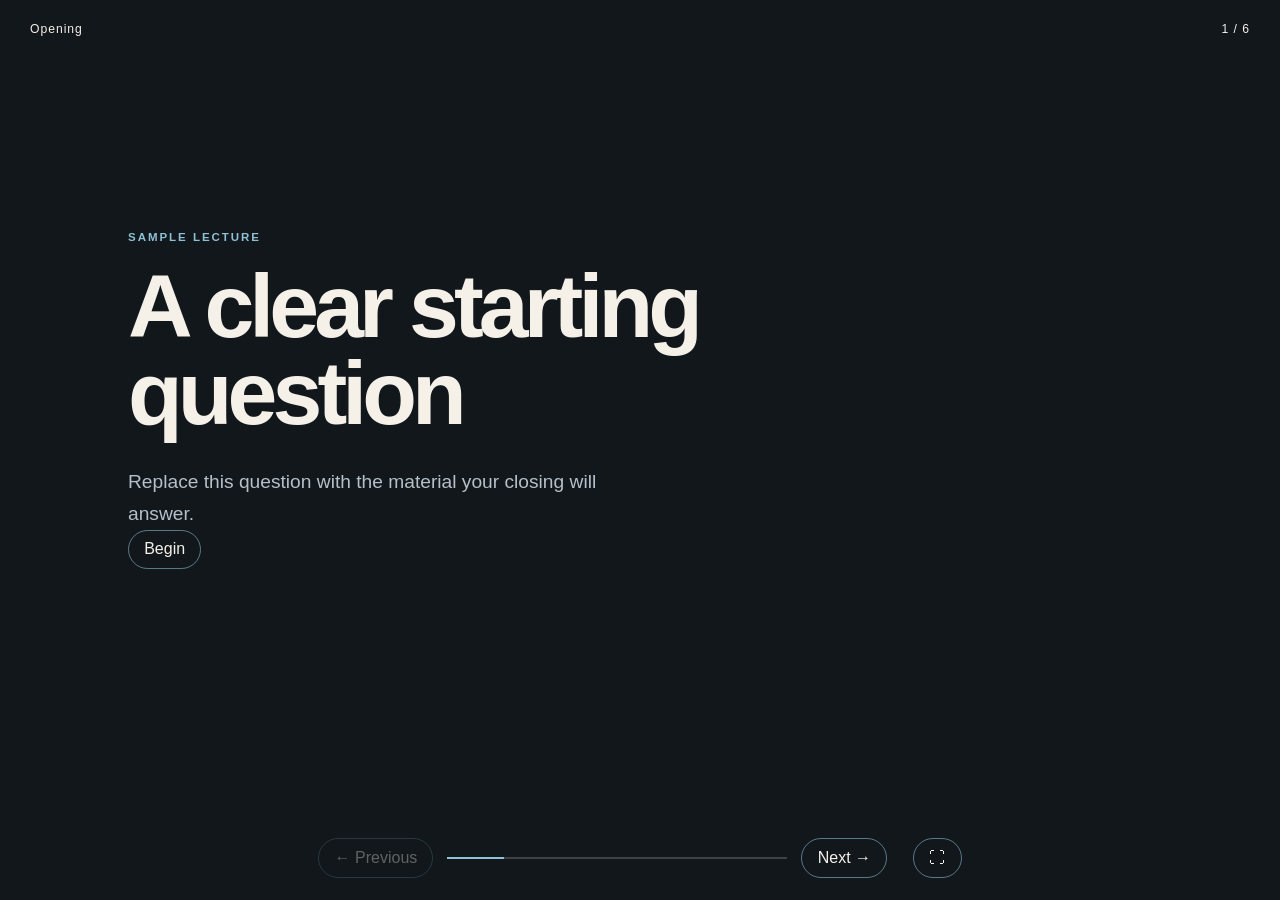
==== templates/web-deck/starter/index.html @ bf98b6eb "feat: add reusable lecture templates" ====
<!doctype html><html lang="en"><head><meta charset="utf-8"><meta name="viewport" content="width=device-width,initial-scale=1"><title>Sample Lecture</title><link rel="stylesheet" href="engine/presentation.css"><link rel="stylesheet" href="skin.css"></head><body><div id="deck-app"></div><script src="deck-data.js"></script><script src="engine/deck-engine.js"></script></body></html>
---- templates/web-deck/starter/engine/presentation.css ----
* { box-sizing: border-box; }
html, body, #deck-app { min-height: 100%; margin: 0; }
body { background: #101114; color: #f5f1e9; font-family: Arial, sans-serif; }
button { font: inherit; cursor: pointer; }
.deck-stage { min-height: calc(100vh - 100px); display: grid; place-items: center; padding: 64px clamp(28px, 10vw, 170px); }
.slide { width: min(1040px, 100%); animation: deck-in .34s ease both; }
.slide h1 { margin: 0; max-width: 16ch; font-size: clamp(2.5rem, 7vw, 6.6rem); line-height: .98; letter-spacing: -.055em; }
.eyebrow { margin: 0 0 20px; color: var(--accent, #c7d2e1); font-size: .72rem; font-weight: 700; letter-spacing: .17em; text-transform: uppercase; }
.deck-caption { max-width: 48ch; margin: 28px 0 0; color: var(--muted, #b9bdc5); font-size: clamp(1rem, 1.5vw, 1.25rem); line-height: 1.65; }
.deck-chrome, .deck-controls { position: fixed; inset-inline: 0; z-index: 2; display: flex; align-items: center; gap: 14px; padding: 22px 30px; transition: opacity .25s; }
.deck-chrome { top: 0; justify-content: space-between; font-size: .76rem; letter-spacing: .08em; }
.deck-controls { bottom: 0; justify-content: center; }
.deck-controls button, .slide--opening button { border: 1px solid color-mix(in srgb, var(--accent, #fff) 58%, transparent); border-radius: 999px; padding: .62rem .95rem; color: inherit; background: transparent; }
.deck-controls button:disabled { opacity: .35; cursor: default; }
.deck-progress { width: min(340px, 30vw); height: 2px; background: color-mix(in srgb, currentColor 20%, transparent); }.deck-progress span { display:block; height:100%; background:var(--accent,#fff); transition:width .3s; }
.fullscreen { margin-left: 12px; }.chrome-hidden .deck-chrome, .chrome-hidden .deck-controls { opacity: 0; pointer-events: none; }
.compare-grid { display:grid; grid-template-columns:repeat(2,minmax(0,1fr)); gap:20px; margin-top:38px; }.compare-grid section { min-height:160px; padding:25px; border:1px solid color-mix(in srgb, currentColor 17%, transparent); }.compare-grid h2 { margin:0 0 12px; font-size:1rem; }.compare-grid p { margin:0; color:var(--muted,#bbb); line-height:1.55; }
.deck-error { padding: 12vh 10vw; } @keyframes deck-in { from { opacity:0; transform:translateY(13px); } to { opacity:1; transform:none; } }
@media (max-width: 680px) { .deck-stage { padding: 80px 26px; }.compare-grid { grid-template-columns:1fr; }.deck-progress { width:20vw; }.fullscreen { display:none; } }
---- templates/web-deck/starter/skin.css ----
:root { --accent: #8fc0d4; --muted: #b6c0c8; } body { background: #11171b; } .slide--opening h1, .slide--closing h1 { max-width: 12ch; } .slide--section { text-align:center; } .slide--section h1 { margin-inline:auto; }
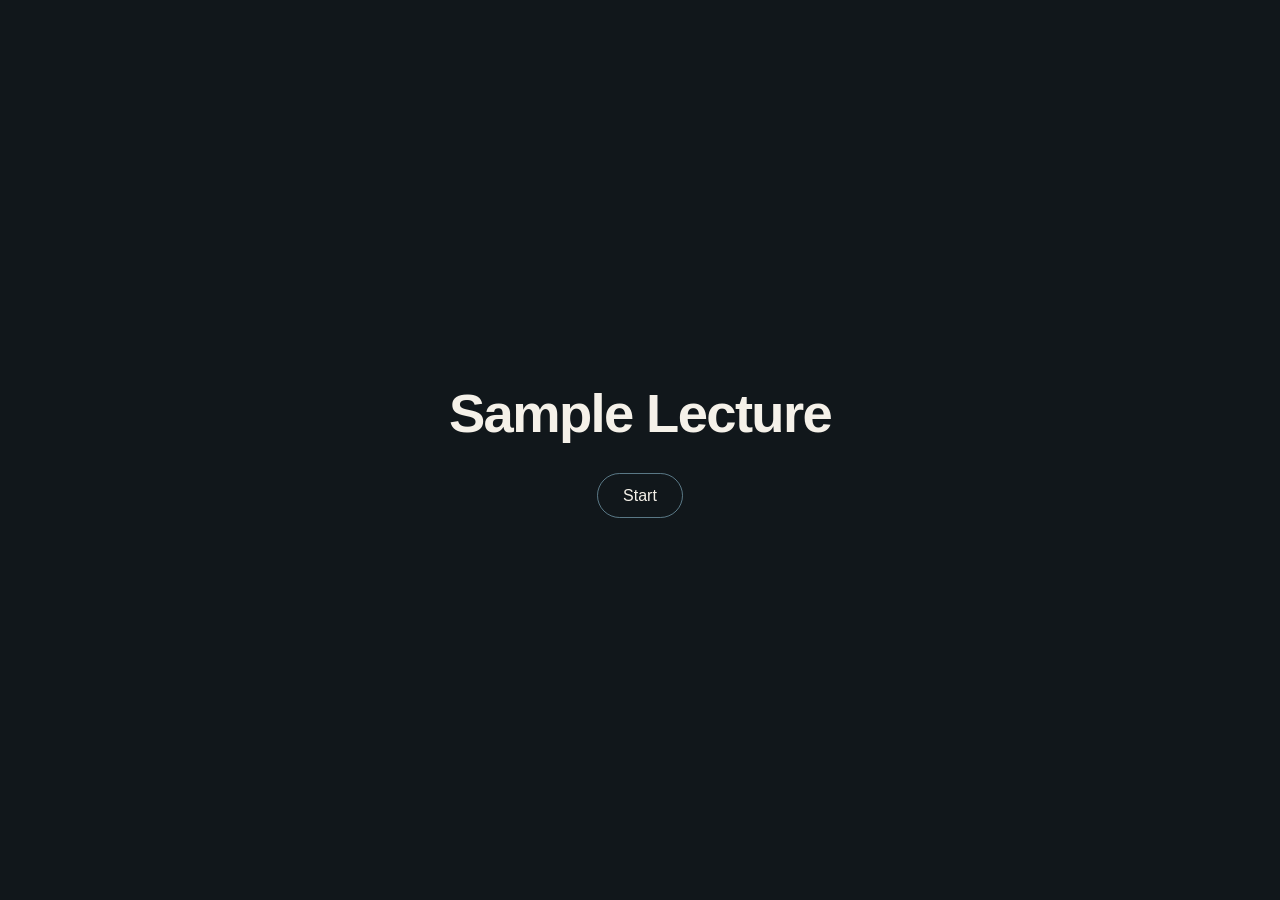
==== commit 1c3d39cd: "feat: standardize AX entry warp transition MyPage Golden Transition을 정본으로 확인해 AX Entry Warp를 공용 Engi" ====
--- a/templates/web-deck/starter/index.html
+++ b/templates/web-deck/starter/index.html
@@ -1 +1 @@
-<!doctype html><html lang="en"><head><meta charset="utf-8"><meta name="viewport" content="width=device-width,initial-scale=1"><title>Sample Lecture</title><link rel="stylesheet" href="engine/presentation.css"><link rel="stylesheet" href="skin.css"></head><body><div id="deck-app"></div><script src="deck-data.js"></script><script src="engine/deck-engine.js"></script></body></html>
+<!doctype html><html lang="en"><head><meta charset="utf-8"><meta name="viewport" content="width=device-width,initial-scale=1"><title>Sample Lecture</title><link rel="stylesheet" href="engine/presentation.css"><link rel="stylesheet" href="engine/entry-transition.css"><link rel="stylesheet" href="skin.css"></head><body><div id="deck-cover" class="ax-cover"><div class="ax-cover__inner"><h1>Sample Lecture</h1><button type="button" data-action="enter">Start</button></div></div><div id="deck-app"></div><script src="deck-data.js"></script><script src="engine/entry-transition.js"></script><script src="engine/deck-engine.js"></script></body></html>
--- a/templates/web-deck/starter/engine/presentation.css
+++ b/templates/web-deck/starter/engine/presentation.css
@@ -16,4 +16,7 @@
 .fullscreen { margin-left: 12px; }.chrome-hidden .deck-chrome, .chrome-hidden .deck-controls { opacity: 0; pointer-events: none; }
 .compare-grid { display:grid; grid-template-columns:repeat(2,minmax(0,1fr)); gap:20px; margin-top:38px; }.compare-grid section { min-height:160px; padding:25px; border:1px solid color-mix(in srgb, currentColor 17%, transparent); }.compare-grid h2 { margin:0 0 12px; font-size:1rem; }.compare-grid p { margin:0; color:var(--muted,#bbb); line-height:1.55; }
 .deck-error { padding: 12vh 10vw; } @keyframes deck-in { from { opacity:0; transform:translateY(13px); } to { opacity:1; transform:none; } }
+.ax-cover { position: fixed; inset: 0; z-index: 1; display: grid; place-items: center; text-align: center; padding: 24px; }
+.ax-cover__inner h1 { margin: 0 0 28px; font-size: clamp(2rem, 5vw, 3.4rem); letter-spacing: -.03em; }
+.ax-cover__inner button { border: 1px solid color-mix(in srgb, var(--accent, #fff) 58%, transparent); border-radius: 999px; padding: .8rem 1.6rem; font: inherit; color: inherit; background: transparent; cursor: pointer; }
 @media (max-width: 680px) { .deck-stage { padding: 80px 26px; }.compare-grid { grid-template-columns:1fr; }.deck-progress { width:20vw; }.fullscreen { display:none; } }
--- a/templates/web-deck/starter/engine/entry-transition.css
+++ b/templates/web-deck/starter/engine/entry-transition.css
@@ -0,0 +1,27 @@
+/* AX Entry Warp — visual contract. Circular light warps from the center of
+   the screen, covers it fully, holds, then releases into the destination
+   view. Geometry/duration/easing/cover/release must stay identical across
+   every AX template; only the callback destination differs.
+   See docs/13_ax_entry_transition_standard_v0.1.md. */
+:root {
+  --ax-warp-center: #f4ecdf;
+  --ax-warp-mid: #e9a85a;
+  --ax-warp-outer: #c48165;
+}
+.ax-entry-warp {
+  position: fixed; top: 50%; left: 50%;
+  width: 220vmax; height: 220vmax;
+  margin: -110vmax 0 0 -110vmax;
+  z-index: 9999; border-radius: 50%; pointer-events: all;
+  background: radial-gradient(circle,
+    var(--ax-warp-center) 0%, var(--ax-warp-center) 40%,
+    var(--ax-warp-mid) 66%, var(--ax-warp-outer) 84%, transparent 100%);
+  opacity: 0; transform: scale(0); transform-origin: 50% 50%;
+}
+.ax-entry-warp--active { animation: ax-entry-warp 1600ms cubic-bezier(.45, 0, .2, 1) forwards; }
+@keyframes ax-entry-warp {
+  0% { opacity: 0; transform: scale(0); }
+  28% { opacity: 1; transform: scale(1); }
+  55% { opacity: 1; transform: scale(1.03); }
+  100% { opacity: 0; transform: scale(1.12); }
+}
